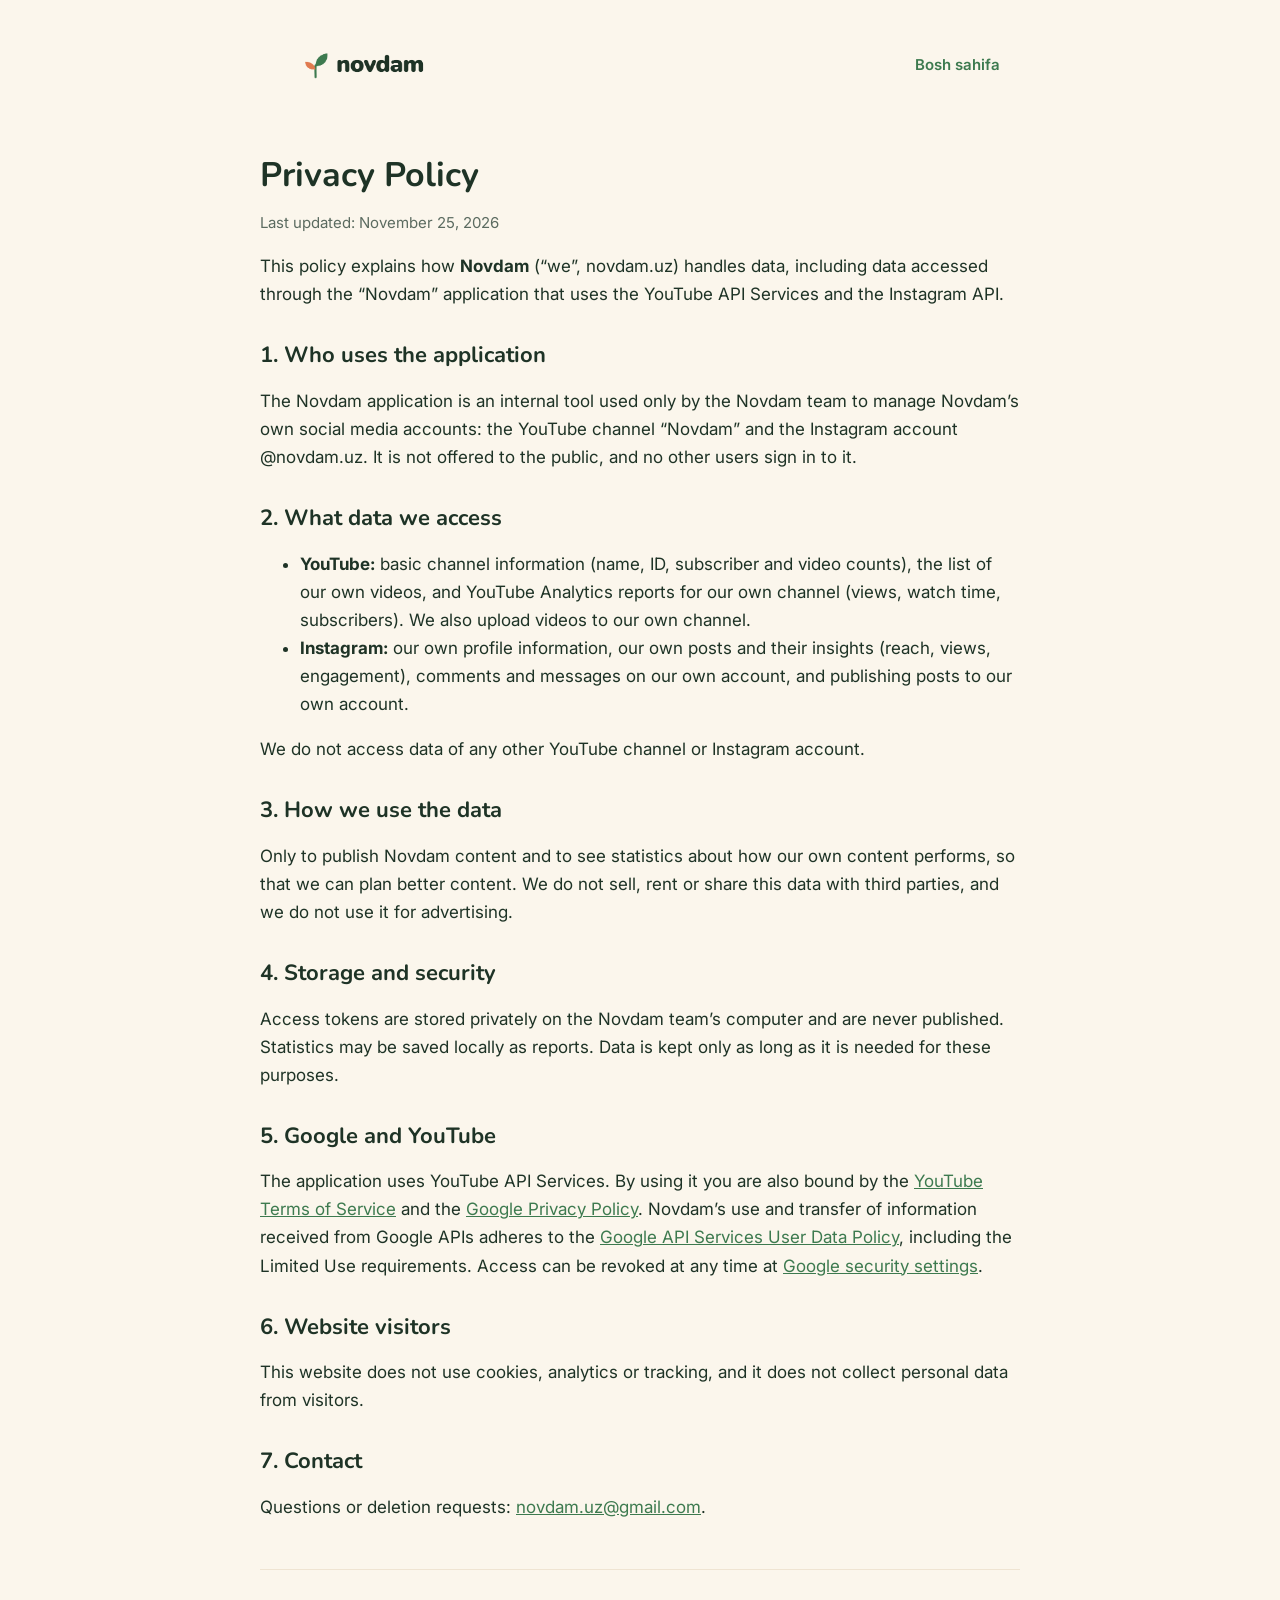
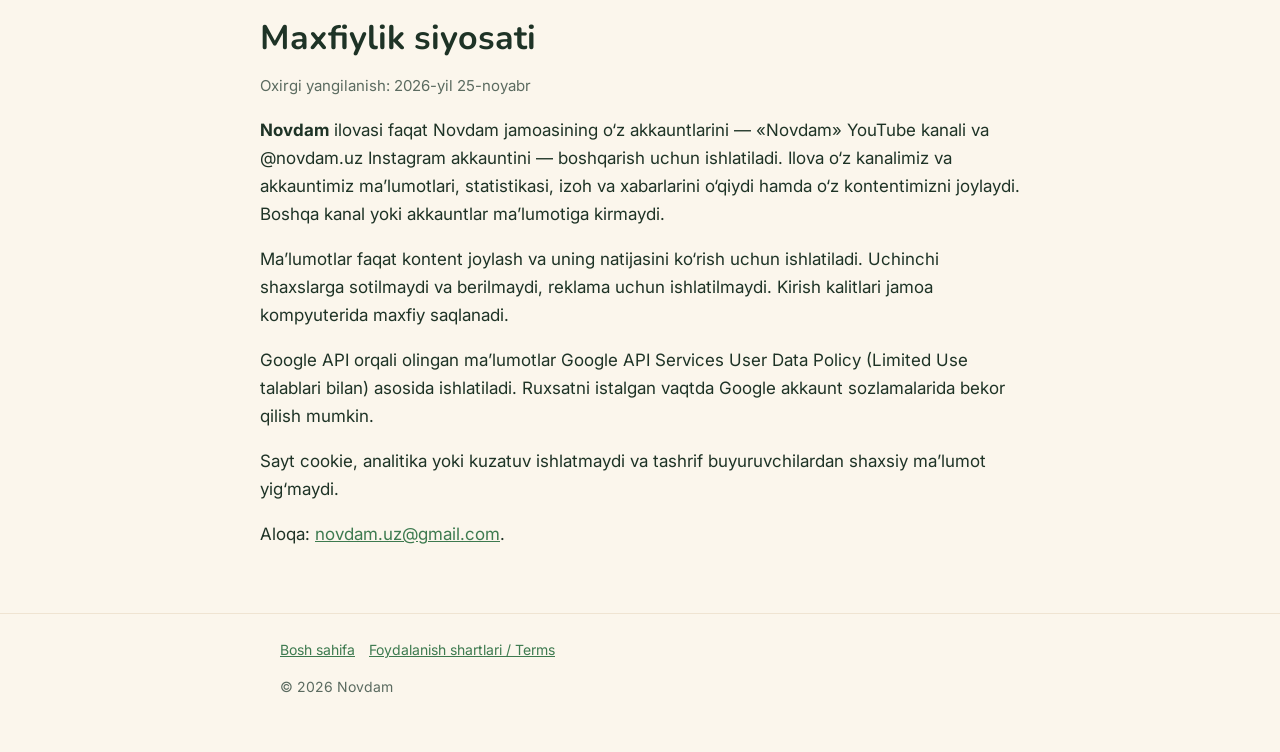
==== maxfiylik.html @ 69b9dd06 "Novdam sayti: bosh sahifa, maxfiylik siyosati, foydalanish shartlari Co-Authored-By: Claude Opus 5.5" ====
<!doctype html>
<html lang="uz">
<head>
<meta charset="utf-8">
<meta name="viewport" content="width=device-width, initial-scale=1">
<title>Maxfiylik siyosati / Privacy Policy — Novdam</title>
<link rel="icon" href="favicon.svg" type="image/svg+xml">
<link href="https://fonts.googleapis.com/css2?family=Inter:wght@400;600&family=Nunito:wght@800&display=swap" rel="stylesheet">
<link rel="stylesheet" href="uslub.css">
</head>
<body>
<header>
  <div class="ichki">
    <a href="/"><img src="logo.png" alt="novdam"></a>
    <nav><a href="/">Bosh sahifa</a></nav>
  </div>
</header>

<main class="ichki matn">
  <h1>Privacy Policy</h1>
  <p class="sana">Last updated: November 25, 2026</p>

  <p>This policy explains how <b>Novdam</b> (“we”, novdam.uz) handles data, including data accessed through the
  “Novdam” application that uses the YouTube API Services and the Instagram API.</p>

  <h2>1. Who uses the application</h2>
  <p>The Novdam application is an internal tool used only by the Novdam team to manage Novdam’s own social media
  accounts: the YouTube channel “Novdam” and the Instagram account @novdam.uz. It is not offered to the public, and
  no other users sign in to it.</p>

  <h2>2. What data we access</h2>
  <ul>
    <li><b>YouTube:</b> basic channel information (name, ID, subscriber and video counts), the list of our own videos,
    and YouTube Analytics reports for our own channel (views, watch time, subscribers). We also upload videos to our
    own channel.</li>
    <li><b>Instagram:</b> our own profile information, our own posts and their insights (reach, views, engagement),
    comments and messages on our own account, and publishing posts to our own account.</li>
  </ul>
  <p>We do not access data of any other YouTube channel or Instagram account.</p>

  <h2>3. How we use the data</h2>
  <p>Only to publish Novdam content and to see statistics about how our own content performs, so that we can plan
  better content. We do not sell, rent or share this data with third parties, and we do not use it for advertising.</p>

  <h2>4. Storage and security</h2>
  <p>Access tokens are stored privately on the Novdam team’s computer and are never published. Statistics may be
  saved locally as reports. Data is kept only as long as it is needed for these purposes.</p>

  <h2>5. Google and YouTube</h2>
  <p>The application uses YouTube API Services. By using it you are also bound by the
  <a href="https://www.youtube.com/t/terms">YouTube Terms of Service</a> and the
  <a href="https://policies.google.com/privacy">Google Privacy Policy</a>. Novdam’s use and transfer of information
  received from Google APIs adheres to the
  <a href="https://developers.google.com/terms/api-services-user-data-policy">Google API Services User Data Policy</a>,
  including the Limited Use requirements. Access can be revoked at any time at
  <a href="https://myaccount.google.com/permissions">Google security settings</a>.</p>

  <h2>6. Website visitors</h2>
  <p>This website does not use cookies, analytics or tracking, and it does not collect personal data from visitors.</p>

  <h2>7. Contact</h2>
  <p>Questions or deletion requests: <a href="mailto:novdam.uz@gmail.com">novdam.uz@gmail.com</a>.</p>

  <hr>

  <h1>Maxfiylik siyosati</h1>
  <p class="sana">Oxirgi yangilanish: 2026-yil 25-noyabr</p>
  <p><b>Novdam</b> ilovasi faqat Novdam jamoasining o‘z akkauntlarini — «Novdam» YouTube kanali va @novdam.uz Instagram
  akkauntini — boshqarish uchun ishlatiladi. Ilova o‘z kanalimiz va akkauntimiz ma’lumotlari, statistikasi, izoh va
  xabarlarini o‘qiydi hamda o‘z kontentimizni joylaydi. Boshqa kanal yoki akkauntlar ma’lumotiga kirmaydi.</p>
  <p>Ma’lumotlar faqat kontent joylash va uning natijasini ko‘rish uchun ishlatiladi. Uchinchi shaxslarga sotilmaydi va
  berilmaydi, reklama uchun ishlatilmaydi. Kirish kalitlari jamoa kompyuterida maxfiy saqlanadi.</p>
  <p>Google API orqali olingan ma’lumotlar Google API Services User Data Policy (Limited Use talablari bilan)
  asosida ishlatiladi. Ruxsatni istalgan vaqtda Google akkaunt sozlamalarida bekor qilish mumkin.</p>
  <p>Sayt cookie, analitika yoki kuzatuv ishlatmaydi va tashrif buyuruvchilardan shaxsiy ma’lumot yig‘maydi.</p>
  <p>Aloqa: <a href="mailto:novdam.uz@gmail.com">novdam.uz@gmail.com</a>.</p>
</main>

<footer>
  <div class="ichki"><a href="/">Bosh sahifa</a><a href="shartlar.html">Foydalanish shartlari / Terms</a><p>© 2026 Novdam</p></div>
</footer>
</body>
</html>
---- uslub.css ----
:root {
  --barg: #3D7A4F;
  --sut: #FBF6EC;
  --tun: #1E3326;
  --shaftoli: #E07A4F;
  --quyosh: #F4C152;
  --qum: #EFE4D2;
}
* { box-sizing: border-box; }
html { -webkit-text-size-adjust: 100%; }
body {
  margin: 0;
  background: var(--sut);
  color: var(--tun);
  font: 17px/1.65 "Inter", system-ui, -apple-system, "Segoe UI", sans-serif;
}
a { color: var(--barg); }
.ichki { max-width: 760px; margin: 0 auto; padding: 0 20px; }
header { padding: 28px 0 8px; }
header .ichki { display: flex; align-items: center; justify-content: space-between; gap: 16px; }
header img { height: 72px; margin-left: -14px; width: auto; display: block; }
header nav a { margin-left: 18px; text-decoration: none; font-weight: 600; font-size: 15px; }
h1, h2 { font-family: "Nunito", "Inter", sans-serif; line-height: 1.2; }
.bosh { padding: 56px 0 40px; }
.bosh h1 { font-size: clamp(32px, 6vw, 48px); margin: 0 0 14px; }
.bosh h1 span { color: var(--barg); }
.bosh p { font-size: 19px; max-width: 560px; margin: 0 0 28px; }
.tugma {
  display: inline-block; background: var(--barg); color: #fff; text-decoration: none;
  padding: 12px 22px; border-radius: 999px; font-weight: 600; margin: 0 10px 10px 0;
}
.tugma.ikkinchi { background: transparent; color: var(--barg); border: 2px solid var(--barg); }
.kartalar { display: grid; grid-template-columns: repeat(auto-fit, minmax(200px, 1fr)); gap: 16px; padding: 8px 0 48px; }
.karta { background: #fff; border-radius: 18px; padding: 20px; border: 1px solid var(--qum); }
.karta b { display: block; font-family: "Nunito", sans-serif; font-size: 22px; color: var(--shaftoli); }
.matn { padding: 24px 0 48px; }
.matn h1 { font-size: 34px; margin-bottom: 4px; }
.matn h2 { font-size: 22px; margin-top: 34px; }
.matn .sana { color: #5b6b60; font-size: 15px; }
.matn hr { border: 0; border-top: 1px solid var(--qum); margin: 48px 0; }
footer { border-top: 1px solid var(--qum); padding: 24px 0 40px; font-size: 14px; color: #5b6b60; }
footer a { margin-right: 14px; }
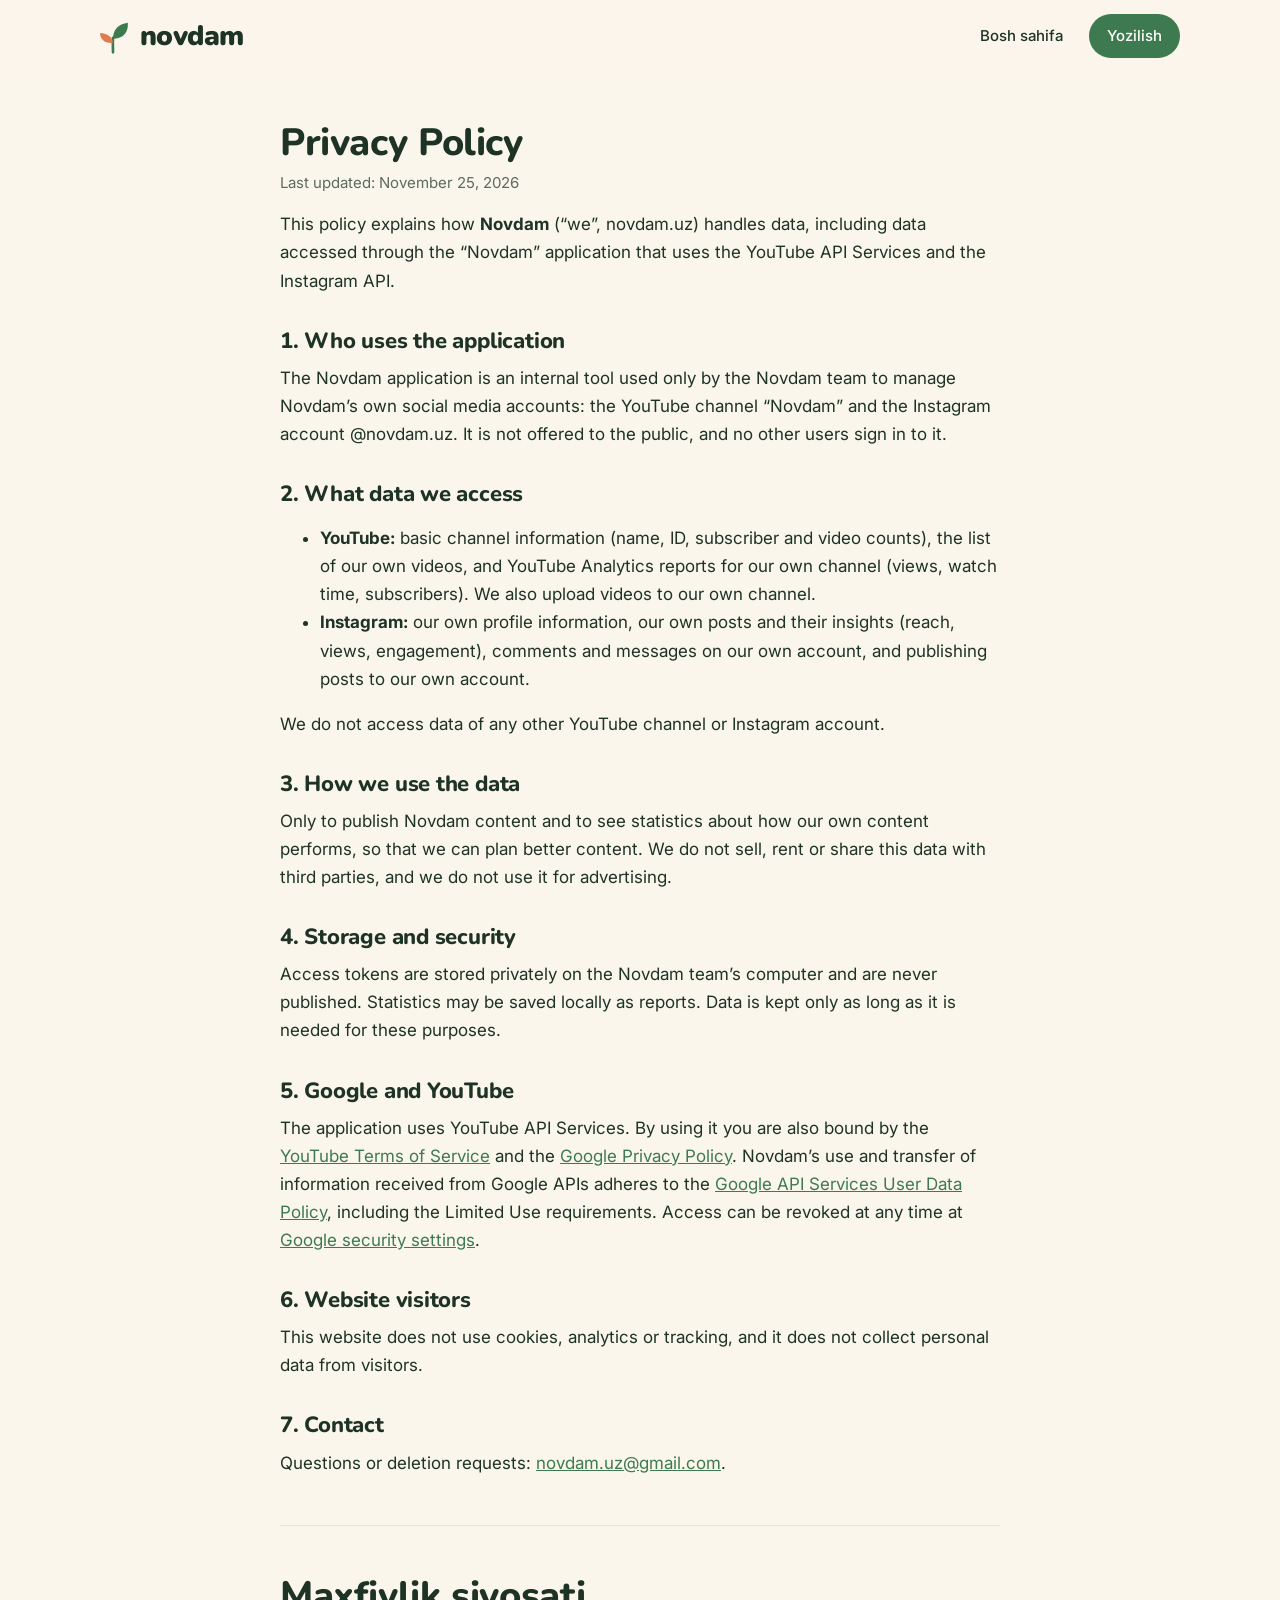
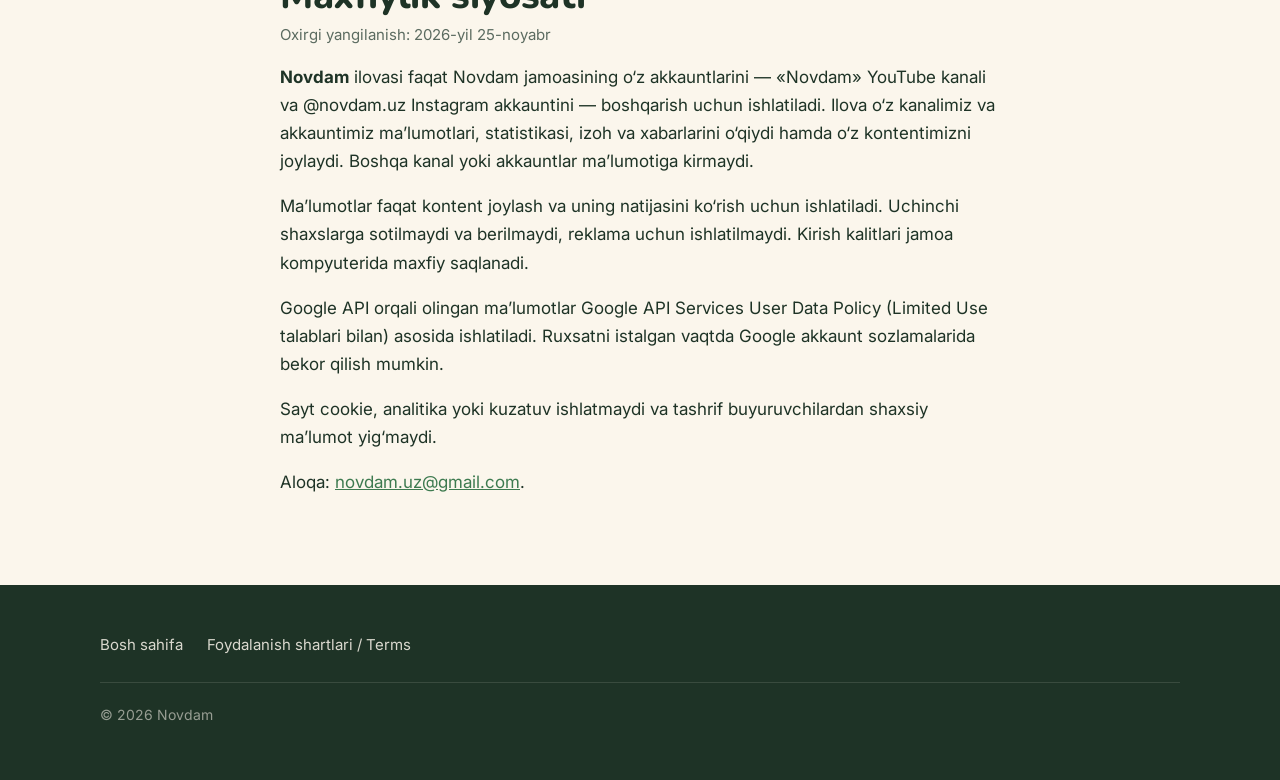
==== commit 78f6b170: "Sayt to'liq yangilandi: brend uslubidagi kurs sahifasi Bosh sahifa: hero, og'riq savollari, kunlik 1" ====
--- a/maxfiylik.html
+++ b/maxfiylik.html
@@ -5,14 +5,14 @@
 <meta name="viewport" content="width=device-width, initial-scale=1">
 <title>Maxfiylik siyosati / Privacy Policy — Novdam</title>
 <link rel="icon" href="favicon.svg" type="image/svg+xml">
-<link href="https://fonts.googleapis.com/css2?family=Inter:wght@400;600&family=Nunito:wght@800&display=swap" rel="stylesheet">
+<link href="https://fonts.googleapis.com/css2?family=Inter:wght@400;500;600&family=Nunito:wght@700;800;900&display=swap" rel="stylesheet">
 <link rel="stylesheet" href="uslub.css">
 </head>
 <body>
-<header>
+<header class="sarlavha">
   <div class="ichki">
-    <a href="/"><img src="logo.png" alt="novdam"></a>
-    <nav><a href="/">Bosh sahifa</a></nav>
+    <a class="logo" href="/" aria-label="Novdam — bosh sahifa"><svg viewBox="0 0 100 100"><path d="M50 93 C50 80 49 68 50 55" fill="none" stroke="#3D7A4F" stroke-width="7" stroke-linecap="round"/><path d="M50 57 C50 33 64 18 89 15 C91 40 77 57 50 57 Z" fill="#3D7A4F"/><path d="M50 68 C48 53 36 43 16 42 C16 59 29 70 50 68 Z" fill="#E07A4F"/></svg><span>novdam</span></a>
+    <nav><a href="/">Bosh sahifa</a><a class="tugma" href="https://ig.me/m/novdam.uz">Yozilish</a></nav>
   </div>
 </header>
 
@@ -77,7 +77,7 @@
 </main>
 
 <footer>
-  <div class="ichki"><a href="/">Bosh sahifa</a><a href="shartlar.html">Foydalanish shartlari / Terms</a><p>© 2026 Novdam</p></div>
+  <div class="ichki" style="display:flex;flex-wrap:wrap;gap:8px 24px"><a href="/">Bosh sahifa</a><a href="shartlar.html">Foydalanish shartlari / Terms</a><p class="past" style="width:100%">© 2026 Novdam</p></div>
 </footer>
 </body>
 </html>
--- a/uslub.css
+++ b/uslub.css
@@ -1,42 +1,339 @@
+/* Novdam — brendbuk 1.0 (2026-11) asosida */
 :root {
   --barg: #3D7A4F;
+  --barg-to: #336842;
   --sut: #FBF6EC;
   --tun: #1E3326;
   --shaftoli: #E07A4F;
   --quyosh: #F4C152;
+  --kurtak: #A9D18E;
   --qum: #EFE4D2;
+  --oq: #FFFFFF;
+  --kulrang: #5B6B60;
+  --r-karta: 24px;
+  --r-rasm: 20px;
+  --soya: 0 1px 2px rgba(30, 51, 38, .06), 0 12px 32px -12px rgba(30, 51, 38, .18);
 }
 * { box-sizing: border-box; }
-html { -webkit-text-size-adjust: 100%; }
+html { -webkit-text-size-adjust: 100%; scroll-behavior: smooth; scroll-padding-top: 84px; }
 body {
   margin: 0;
   background: var(--sut);
   color: var(--tun);
   font: 17px/1.65 "Inter", system-ui, -apple-system, "Segoe UI", sans-serif;
-}
+  overflow-x: hidden;
+}
+img, svg { max-width: 100%; }
 a { color: var(--barg); }
-.ichki { max-width: 760px; margin: 0 auto; padding: 0 20px; }
-header { padding: 28px 0 8px; }
-header .ichki { display: flex; align-items: center; justify-content: space-between; gap: 16px; }
-header img { height: 72px; margin-left: -14px; width: auto; display: block; }
-header nav a { margin-left: 18px; text-decoration: none; font-weight: 600; font-size: 15px; }
-h1, h2 { font-family: "Nunito", "Inter", sans-serif; line-height: 1.2; }
-.bosh { padding: 56px 0 40px; }
-.bosh h1 { font-size: clamp(32px, 6vw, 48px); margin: 0 0 14px; }
-.bosh h1 span { color: var(--barg); }
-.bosh p { font-size: 19px; max-width: 560px; margin: 0 0 28px; }
+h1, h2, h3 { font-family: "Nunito", "Inter", sans-serif; font-weight: 800; line-height: 1.15; margin: 0; letter-spacing: -.01em; }
+p { margin: 0 0 1em; }
+.ichki { max-width: 1120px; margin: 0 auto; padding: 0 20px; }
+.qol { font-family: "Caveat", cursive; font-weight: 600; }
+
+/* ---------- Logo ---------- */
+.logo { display: inline-flex; align-items: center; gap: 8px; text-decoration: none; color: var(--tun); }
+.logo svg { width: 38px; height: 38px; margin-left: -6px; }
+.logo span { font-family: "Nunito", sans-serif; font-weight: 900; font-size: 28px; letter-spacing: -.02em; line-height: 1; }
+
+/* ---------- Header ---------- */
+.sarlavha {
+  position: sticky; top: 0; z-index: 20;
+  background: rgba(251, 246, 236, .9);
+  backdrop-filter: saturate(1.4) blur(10px);
+  -webkit-backdrop-filter: saturate(1.4) blur(10px);
+  border-bottom: 1px solid transparent;
+  transition: border-color .2s;
+}
+.sarlavha.tushgan { border-bottom-color: var(--qum); }
+.sarlavha .ichki { display: flex; align-items: center; justify-content: space-between; gap: 16px; height: 72px; }
+.sarlavha nav { display: flex; align-items: center; gap: 26px; }
+.sarlavha nav a { text-decoration: none; color: var(--tun); font-weight: 500; font-size: 15px; }
+.sarlavha nav a:hover { color: var(--barg); }
+.sarlavha nav .tugma { padding: 10px 18px; font-size: 15px; color: #fff; }
+@media (max-width: 880px) { .sarlavha nav a:not(.tugma) { display: none; } }
+
+/* ---------- Tugmalar ---------- */
 .tugma {
-  display: inline-block; background: var(--barg); color: #fff; text-decoration: none;
-  padding: 12px 22px; border-radius: 999px; font-weight: 600; margin: 0 10px 10px 0;
-}
-.tugma.ikkinchi { background: transparent; color: var(--barg); border: 2px solid var(--barg); }
-.kartalar { display: grid; grid-template-columns: repeat(auto-fit, minmax(200px, 1fr)); gap: 16px; padding: 8px 0 48px; }
-.karta { background: #fff; border-radius: 18px; padding: 20px; border: 1px solid var(--qum); }
-.karta b { display: block; font-family: "Nunito", sans-serif; font-size: 22px; color: var(--shaftoli); }
-.matn { padding: 24px 0 48px; }
-.matn h1 { font-size: 34px; margin-bottom: 4px; }
-.matn h2 { font-size: 22px; margin-top: 34px; }
-.matn .sana { color: #5b6b60; font-size: 15px; }
+  display: inline-flex; align-items: center; justify-content: center; gap: 8px;
+  background: var(--barg); color: #fff; text-decoration: none;
+  padding: 14px 26px; border-radius: 999px; font-weight: 600; font-size: 16px;
+  border: 0; cursor: pointer; font-family: inherit;
+  transition: transform .15s ease, background .15s ease, box-shadow .15s ease;
+}
+.tugma:hover { background: var(--barg-to); transform: translateY(-1px); box-shadow: 0 8px 20px -8px rgba(61, 122, 79, .6); }
+.tugma.quyosh { background: var(--quyosh); color: var(--tun); }
+.tugma.quyosh:hover { background: #EDB53A; box-shadow: 0 8px 20px -8px rgba(244, 193, 82, .8); }
+.tugma.chiziq { background: transparent; color: var(--barg); box-shadow: inset 0 0 0 2px var(--barg); }
+.tugma.chiziq:hover { background: rgba(61, 122, 79, .08); box-shadow: inset 0 0 0 2px var(--barg); }
+.tugma.oq { background: var(--sut); color: var(--barg); }
+.tugma.oq:hover { background: #fff; }
+
+/* ---------- Bo'limlar ---------- */
+.bolim { padding: 96px 0; position: relative; }
+.bolim.qum { background: var(--qum); }
+.bolim.yashil { background: var(--barg); color: var(--sut); overflow: hidden; }
+.yorliq {
+  display: inline-block; font-size: 13px; font-weight: 600; letter-spacing: .14em; text-transform: uppercase;
+  color: var(--barg); margin-bottom: 14px;
+}
+.yashil .yorliq { color: var(--kurtak); }
+.bolim h2 { font-size: clamp(30px, 4.4vw, 46px); margin-bottom: 18px; max-width: 760px; }
+.bolim .kirish { font-size: 19px; max-width: 640px; color: #3A4D40; }
+.yashil .kirish { color: rgba(251, 246, 236, .86); }
+.bosh-qism { margin-bottom: 48px; }
+@media (max-width: 640px) { .bolim { padding: 72px 0; } }
+
+/* ---------- Hero ---------- */
+.hero { padding: 56px 0 88px; position: relative; overflow: hidden; }
+.hero .ichki { display: grid; grid-template-columns: 1.15fr .85fr; gap: 56px; align-items: center; }
+.hero h1 { font-size: clamp(38px, 5.4vw, 64px); font-weight: 900; margin: 0 0 22px; letter-spacing: -.02em; }
+.hero h1 span { color: var(--barg); }
+.hero .lid { font-size: 20px; max-width: 560px; color: #3A4D40; margin-bottom: 32px; }
+.hero .tugmalar { display: flex; flex-wrap: wrap; gap: 12px; margin-bottom: 28px; }
+.eslatma {
+  display: inline-flex; align-items: center; gap: 10px; background: var(--oq); border-radius: 999px;
+  padding: 8px 16px 8px 10px; font-size: 15px; font-weight: 500; box-shadow: var(--soya);
+}
+.eslatma i { width: 10px; height: 10px; border-radius: 50%; background: var(--shaftoli); box-shadow: 0 0 0 4px rgba(224, 122, 79, .2); }
+.barg { position: absolute; pointer-events: none; z-index: 0; }
+.hero .ichki > * { position: relative; z-index: 1; }
+
+/* Telefon maketi */
+.telefon-joy { position: relative; justify-self: center; width: 100%; max-width: 360px; }
+.story {
+  background: var(--barg); color: var(--sut); border-radius: 32px; padding: 30px 26px 26px;
+  aspect-ratio: 9 / 15.5; display: flex; flex-direction: column; position: relative; overflow: hidden;
+  box-shadow: 0 30px 60px -24px rgba(30, 51, 38, .55);
+  transform: rotate(2deg);
+}
+.story::before {
+  content: ""; position: absolute; top: -70px; right: -70px; width: 220px; height: 220px;
+  background: #4C8B5E; border-radius: 0 100% 0 100%;
+}
+.story > * { position: relative; }
+.story small { font-size: 14px; font-weight: 600; opacity: .85; }
+.story h3 { font-size: 38px; font-weight: 900; margin: 8px 0 14px; color: #fff; }
+.story p { font-size: 16px; opacity: .9; }
+.story .qol { font-size: 34px; color: var(--quyosh); line-height: 1.15; margin-top: 6px; }
+.story ul { list-style: none; padding: 0; margin: 22px 0 0; font-size: 15px; }
+.story li { display: flex; align-items: center; gap: 10px; padding: 9px 0; border-top: 1px solid rgba(251, 246, 236, .18); }
+.story li::before { content: "✓"; flex: none; width: 22px; height: 22px; border-radius: 50%; background: var(--kurtak); color: var(--tun); font-size: 12px; font-weight: 700; display: grid; place-items: center; }
+.story .taymer { position: absolute; top: 26px; right: 22px; background: rgba(30, 51, 38, .35); border-radius: 999px; padding: 4px 12px; font-size: 14px; font-weight: 600; }
+.story .tugma { margin-top: auto; width: 100%; pointer-events: none; }
+.bot-xabar {
+  position: absolute; left: -64px; bottom: 116px; width: 256px; background: var(--oq); color: var(--tun);
+  border-radius: 18px; padding: 14px 16px; font-size: 14px; line-height: 1.45; box-shadow: var(--soya);
+  transform: rotate(-3deg);
+}
+.bot-xabar b { display: block; margin-bottom: 2px; }
+.bot-xabar em { display: block; font-style: normal; font-size: 12px; color: var(--kulrang); margin-top: 6px; }
+@media (max-width: 900px) {
+  .hero .ichki { grid-template-columns: 1fr; gap: 48px; }
+  .telefon-joy { max-width: 300px; }
+  .bot-xabar { left: -20px; bottom: 84px; width: 220px; font-size: 13px; }
+}
+
+/* ---------- Raqamlar ---------- */
+.raqamlar { display: grid; grid-template-columns: repeat(4, 1fr); gap: 16px; margin-top: -36px; position: relative; z-index: 2; }
+.raqam { background: var(--oq); border-radius: var(--r-karta); padding: 22px 24px; box-shadow: var(--soya); }
+.raqam b { display: block; font-family: "Nunito", sans-serif; font-weight: 900; font-size: 34px; line-height: 1.1; color: var(--barg); }
+.raqam:nth-child(2) b { color: var(--shaftoli); }
+.raqam:nth-child(4) b { color: #C9932A; }
+.raqam span { font-size: 15px; color: var(--kulrang); }
+@media (max-width: 760px) { .raqamlar { grid-template-columns: 1fr 1fr; } .raqam { padding: 18px; } .raqam b { font-size: 24px; } }
+
+/* ---------- Og'riq savollari ---------- */
+.savollar { display: grid; grid-template-columns: repeat(3, 1fr); gap: 16px; }
+.savol {
+  background: var(--oq); border-radius: var(--r-karta); padding: 24px; font-family: "Nunito", sans-serif;
+  font-weight: 700; font-size: 19px; line-height: 1.35; position: relative; border: 1px solid #F1E8D8;
+}
+.savol::before { content: "?"; display: grid; place-items: center; width: 34px; height: 34px; border-radius: 50%; background: var(--qum); color: var(--shaftoli); font-weight: 900; margin-bottom: 14px; }
+.tasalli {
+  margin-top: 24px; background: var(--barg); color: var(--sut); border-radius: var(--r-karta);
+  padding: 36px 40px; display: grid; grid-template-columns: 1fr auto; gap: 24px; align-items: center; overflow: hidden; position: relative;
+}
+.tasalli h3 { font-size: 30px; color: #fff; margin-bottom: 8px; }
+.tasalli p { margin: 0; opacity: .9; max-width: 560px; }
+.tasalli .qol { font-size: 34px; color: var(--quyosh); line-height: 1.15; max-width: 360px; text-align: right; }
+@media (max-width: 900px) { .savollar { grid-template-columns: 1fr 1fr; } .tasalli { grid-template-columns: 1fr; } .tasalli .qol { text-align: left; } }
+@media (max-width: 560px) { .savollar { grid-template-columns: 1fr; } .tasalli { padding: 28px 24px; } }
+
+/* ---------- 15 daqiqa qadamlar ---------- */
+.qadamlar { display: grid; grid-template-columns: repeat(4, 1fr); gap: 16px; counter-reset: q; }
+.qadam { background: var(--oq); border-radius: var(--r-karta); padding: 26px 24px; position: relative; }
+.qadam .vaqt { display: inline-block; font-family: "Nunito", sans-serif; font-weight: 900; font-size: 15px; padding: 4px 12px; border-radius: 999px; margin-bottom: 16px; }
+.qadam:nth-child(1) .vaqt { background: #E3EFDB; color: var(--barg); }
+.qadam:nth-child(2) .vaqt { background: #FBE3D8; color: #B8582F; }
+.qadam:nth-child(3) .vaqt { background: #FCEFCB; color: #8C6511; }
+.qadam:nth-child(4) .vaqt { background: var(--barg); color: #fff; }
+.qadam h3 { font-size: 22px; margin-bottom: 8px; }
+.qadam p { font-size: 16px; color: #3A4D40; margin: 0; }
+@media (max-width: 900px) { .qadamlar { grid-template-columns: 1fr 1fr; } }
+@media (max-width: 520px) { .qadamlar { grid-template-columns: 1fr; } }
+
+/* Haftalik ritm */
+.ritm { margin-top: 56px; }
+.ritm h3 { font-size: 24px; margin-bottom: 18px; }
+.kunlar { display: grid; grid-template-columns: repeat(7, 1fr); gap: 10px; }
+.kun { background: var(--oq); border-radius: 18px; padding: 16px 14px; font-size: 14px; line-height: 1.45; color: #3A4D40; }
+.kun b { display: block; font-family: "Nunito", sans-serif; font-size: 16px; color: var(--tun); margin-bottom: 6px; }
+.kun.urgu { background: var(--tun); color: rgba(251, 246, 236, .85); }
+.kun.urgu b { color: var(--quyosh); }
+.kun.dam { background: transparent; border: 1.5px dashed #D9CBB2; }
+@media (max-width: 900px) { .kunlar { grid-template-columns: repeat(4, 1fr); } }
+@media (max-width: 520px) { .kunlar { grid-template-columns: 1fr 1fr; } }
+
+/* ---------- Dastur ---------- */
+.osish { width: 100%; height: 110px; display: block; margin: -8px 0 8px; }
+.haftalar { display: grid; grid-template-columns: repeat(3, 1fr); gap: 16px; }
+.hafta { background: var(--oq); border-radius: var(--r-karta); padding: 24px; display: flex; flex-direction: column; border: 1px solid #F1E8D8; }
+.hafta .raqami { font-size: 13px; font-weight: 600; letter-spacing: .12em; text-transform: uppercase; color: var(--kulrang); }
+.hafta h3 { font-size: 22px; margin: 6px 0 10px; }
+.hafta p { font-size: 15.5px; color: #3A4D40; margin-bottom: 16px; }
+.hafta .en { margin-top: auto; align-self: flex-start; font-size: 13px; font-weight: 600; background: #FBE3D8; color: #B8582F; padding: 5px 12px; border-radius: 999px; }
+.hafta .en.yoq { background: var(--qum); color: var(--kulrang); }
+.hafta.boshi { background: var(--tun); color: var(--sut); border-color: var(--tun); }
+.hafta.boshi .raqami { color: var(--kurtak); }
+.hafta.boshi p { color: rgba(251, 246, 236, .82); }
+.hafta.oxiri { background: var(--barg); color: var(--sut); border-color: var(--barg); }
+.hafta.oxiri .raqami { color: var(--kurtak); }
+.hafta.oxiri p { color: rgba(251, 246, 236, .88); }
+.guruh-belgi { display: inline-block; font-size: 12px; font-weight: 600; color: var(--barg); background: #E3EFDB; border-radius: 999px; padding: 3px 10px; margin-left: 6px; letter-spacing: 0; text-transform: none; vertical-align: 1px; }
+.ona-uchun {
+  margin-top: 16px; background: var(--qum); border-radius: var(--r-karta); padding: 24px 28px;
+  display: flex; gap: 18px; align-items: center;
+}
+.ona-uchun svg { flex: none; width: 46px; height: 46px; }
+.ona-uchun p { margin: 0; }
+@media (max-width: 900px) { .haftalar { grid-template-columns: 1fr 1fr; } }
+@media (max-width: 560px) { .haftalar { grid-template-columns: 1fr; } .osish { display: none; } }
+
+/* ---------- Ingliz tili ---------- */
+.ingliz { display: grid; grid-template-columns: 1fr 1fr; gap: 48px; align-items: center; }
+.en-raqamlar { display: grid; grid-template-columns: 1fr 1fr; gap: 14px; margin: 28px 0; }
+.en-raqamlar div { background: rgba(255, 255, 255, .1); border-radius: 20px; padding: 18px 20px; }
+.en-raqamlar b { display: block; font-family: "Nunito", sans-serif; font-weight: 900; font-size: 32px; color: var(--quyosh); line-height: 1.1; }
+.en-raqamlar span { font-size: 15px; opacity: .88; }
+.qoshiq { background: var(--sut); color: var(--tun); border-radius: var(--r-karta); padding: 32px; position: relative; box-shadow: 0 30px 60px -30px rgba(0, 0, 0, .45); }
+.qoshiq .belgi { display: inline-block; font-size: 12px; font-weight: 700; letter-spacing: .06em; background: var(--shaftoli); color: #fff; border-radius: 999px; padding: 4px 12px; margin-bottom: 14px; }
+.qoshiq h3 { font-size: 26px; margin-bottom: 4px; }
+.qoshiq .izoh { font-size: 15px; color: var(--kulrang); margin-bottom: 18px; }
+.qator { display: flex; align-items: center; gap: 12px; padding: 10px 0; border-top: 1px dashed #E3D6BF; }
+.qator:first-of-type { border-top: 0; }
+.qator span { font-family: "Caveat", cursive; font-weight: 600; font-size: 28px; line-height: 1.1; }
+.ijro {
+  flex: none; width: 40px; height: 40px; border-radius: 50%; border: 0; background: var(--barg); color: #fff;
+  display: grid; place-items: center; cursor: pointer; transition: transform .15s, background .15s;
+}
+.ijro:hover { transform: scale(1.08); }
+.ijro svg { width: 16px; height: 16px; }
+.ijro.oynayapti { background: var(--shaftoli); }
+@media (max-width: 900px) { .ingliz { grid-template-columns: 1fr; } }
+
+/* ---------- Maktabga tayyorlov ---------- */
+.ikki { display: grid; grid-template-columns: 1fr 1fr; gap: 16px; }
+.bosqich { background: var(--oq); border-radius: var(--r-karta); padding: 28px; }
+.bosqich .yorliq { margin-bottom: 8px; }
+.bosqich h3 { font-size: 24px; margin-bottom: 10px; }
+.bosqich p { color: #3A4D40; margin-bottom: 14px; }
+.teglar { display: flex; flex-wrap: wrap; gap: 8px; }
+.teglar span { font-size: 14px; font-weight: 600; background: var(--qum); padding: 6px 14px; border-radius: 999px; }
+.bosqich .mos { margin-top: 18px; padding-top: 16px; border-top: 1px solid var(--qum); font-size: 15px; color: var(--barg); font-weight: 600; }
+.halol { margin-top: 16px; border-radius: var(--r-karta); padding: 24px 28px; background: transparent; border: 2px solid var(--barg); display: flex; gap: 16px; align-items: flex-start; }
+.halol svg { flex: none; width: 28px; height: 28px; margin-top: 2px; }
+.halol p { margin: 0; }
+@media (max-width: 760px) { .ikki { grid-template-columns: 1fr; } }
+
+/* ---------- O'lchash ---------- */
+.olchov { display: grid; grid-template-columns: 1fr 1.1fr; gap: 48px; align-items: start; }
+.vaqt-chizig { position: relative; padding-left: 36px; margin-top: 8px; }
+.vaqt-chizig::before { content: ""; position: absolute; left: 11px; top: 10px; bottom: 44px; width: 3px; background: var(--kurtak); border-radius: 3px; }
+.nuqta { position: relative; margin-bottom: 26px; }
+.nuqta:last-child { margin-bottom: 0; }
+.nuqta::before { content: ""; position: absolute; left: -32px; top: 5px; width: 17px; height: 17px; border-radius: 50%; background: var(--shaftoli); box-shadow: 0 0 0 4px var(--sut); }
+.nuqta:nth-child(2)::before { background: var(--quyosh); }
+.nuqta:nth-child(3)::before { background: var(--barg); }
+.nuqta b { font-family: "Nunito", sans-serif; font-size: 20px; display: block; }
+.nuqta span { color: #3A4D40; font-size: 16px; }
+.olchanadi { display: grid; grid-template-columns: 1fr 1fr; gap: 14px; }
+.olchanadi div { background: var(--oq); border-radius: 20px; padding: 20px; }
+.olchanadi b { display: block; font-family: "Nunito", sans-serif; font-size: 18px; margin-bottom: 4px; }
+.olchanadi span { font-size: 15px; color: #3A4D40; }
+.olchanadi .keng { grid-column: 1 / -1; background: var(--tun); color: var(--sut); }
+.olchanadi .keng span { color: rgba(251, 246, 236, .82); }
+.olchanadi .keng b { color: var(--quyosh); }
+@media (max-width: 900px) { .olchov { grid-template-columns: 1fr; } }
+@media (max-width: 520px) { .olchanadi { grid-template-columns: 1fr; } }
+
+/* ---------- Bepul 1-kun (topshiriq kartasi) ---------- */
+.kun1 { display: grid; grid-template-columns: .9fr 1.1fr; gap: 40px; align-items: start; }
+.audio-matn { font-size: 17px; }
+.audio-matn blockquote { margin: 0 0 20px; padding: 22px 24px; background: var(--oq); border-radius: 20px; border-left: 4px solid var(--shaftoli); font-size: 17px; }
+.audio-matn blockquote p:last-child { margin: 0; }
+.karta-topshiriq { background: var(--oq); border-radius: var(--r-karta); padding: 32px; box-shadow: var(--soya); position: relative; overflow: hidden; }
+.karta-topshiriq::after { content: ""; position: absolute; right: -40px; top: -40px; width: 120px; height: 120px; background: var(--kurtak); border-radius: 0 100% 0 100%; opacity: .7; }
+.karta-topshiriq .yorliq { color: var(--shaftoli); }
+.karta-topshiriq h3 { font-size: 30px; margin-bottom: 6px; }
+.karta-topshiriq .vaqtlar { color: var(--kulrang); font-size: 15px; margin-bottom: 22px; }
+.blok { margin-bottom: 20px; }
+.blok h4 { font-family: "Nunito", sans-serif; font-size: 16px; margin: 0 0 8px; text-transform: uppercase; letter-spacing: .06em; }
+.blok ul { list-style: none; margin: 0; padding: 0; }
+.blok li { padding: 6px 0 6px 30px; position: relative; font-size: 16px; }
+.blok li::before { position: absolute; left: 0; top: 6px; width: 20px; height: 20px; border-radius: 50%; display: grid; place-items: center; font-size: 12px; font-weight: 700; }
+.blok.ha h4 { color: var(--barg); }
+.blok.ha li::before { content: "✓"; background: #E3EFDB; color: var(--barg); }
+.blok.yoq h4 { color: #B8582F; }
+.blok.yoq li::before { content: "✕"; background: #FBE3D8; color: #B8582F; }
+.blok.tay li::before { content: "•"; background: var(--qum); color: var(--tun); }
+.toxtash { background: #FCEFCB; border-radius: 16px; padding: 14px 18px; font-size: 16px; margin-bottom: 20px; }
+.agar { font-size: 15.5px; }
+.agar p { margin: 0 0 8px; }
+
+/* ---------- FAQ ---------- */
+.faq { max-width: 820px; }
+.faq details { background: var(--oq); border-radius: 20px; margin-bottom: 12px; border: 1px solid #F1E8D8; }
+.faq summary {
+  list-style: none; cursor: pointer; padding: 20px 60px 20px 24px; position: relative;
+  font-family: "Nunito", sans-serif; font-weight: 800; font-size: 19px;
+}
+.faq summary::-webkit-details-marker { display: none; }
+.faq summary::after {
+  content: "+"; position: absolute; right: 20px; top: 50%; transform: translateY(-50%);
+  width: 30px; height: 30px; border-radius: 50%; background: var(--qum); display: grid; place-items: center;
+  font-size: 20px; font-weight: 600; color: var(--barg); transition: transform .2s;
+}
+.faq details[open] summary::after { transform: translateY(-50%) rotate(45deg); }
+.faq details > div { padding: 0 24px 20px; color: #3A4D40; }
+.faq details > div p:last-child { margin: 0; }
+
+/* ---------- Yakuniy CTA ---------- */
+.yakun { text-align: center; overflow: hidden; }
+.yakun h2 { margin: 0 auto 16px; color: #fff; }
+.yakun .kirish { margin: 0 auto 32px; }
+.yakun .tugmalar { display: flex; flex-wrap: wrap; gap: 12px; justify-content: center; }
+.yakun .ichki { position: relative; z-index: 1; }
+
+/* ---------- Footer ---------- */
+footer { background: var(--tun); color: rgba(251, 246, 236, .75); padding: 48px 0 40px; font-size: 15px; }
+footer .ichki { display: grid; grid-template-columns: 1.2fr 1fr 1fr; gap: 32px; }
+footer .logo { color: var(--sut); margin-bottom: 12px; }
+footer h4 { font-family: "Nunito", sans-serif; color: var(--sut); font-size: 15px; margin: 4px 0 12px; }
+footer a { color: rgba(251, 246, 236, .85); text-decoration: none; display: block; margin-bottom: 8px; }
+footer a:hover { color: var(--quyosh); }
+footer .past { grid-column: 1 / -1; border-top: 1px solid rgba(251, 246, 236, .12); padding-top: 20px; margin-top: 8px; font-size: 14px; color: rgba(251, 246, 236, .55); }
+@media (max-width: 760px) { footer .ichki { grid-template-columns: 1fr; } }
+
+/* ---------- Huquqiy sahifalar ---------- */
+.matn { max-width: 760px; padding: 48px 20px 72px; }
+.matn h1 { font-size: 38px; margin-bottom: 6px; }
+.matn h2 { font-size: 22px; margin: 34px 0 10px; }
+.matn .sana { color: var(--kulrang); font-size: 15px; }
 .matn hr { border: 0; border-top: 1px solid var(--qum); margin: 48px 0; }
-footer { border-top: 1px solid var(--qum); padding: 24px 0 40px; font-size: 14px; color: #5b6b60; }
-footer a { margin-right: 14px; }
+
+/* ---------- Paydo bo'lish ---------- */
+@media (prefers-reduced-motion: no-preference) {
+  .js .korin { opacity: 0; transform: translateY(18px); transition: opacity .6s ease, transform .6s ease; }
+  .js .korin.korindi { opacity: 1; transform: none; }
+}
+@media (prefers-reduced-motion: reduce) { html { scroll-behavior: auto; } }
